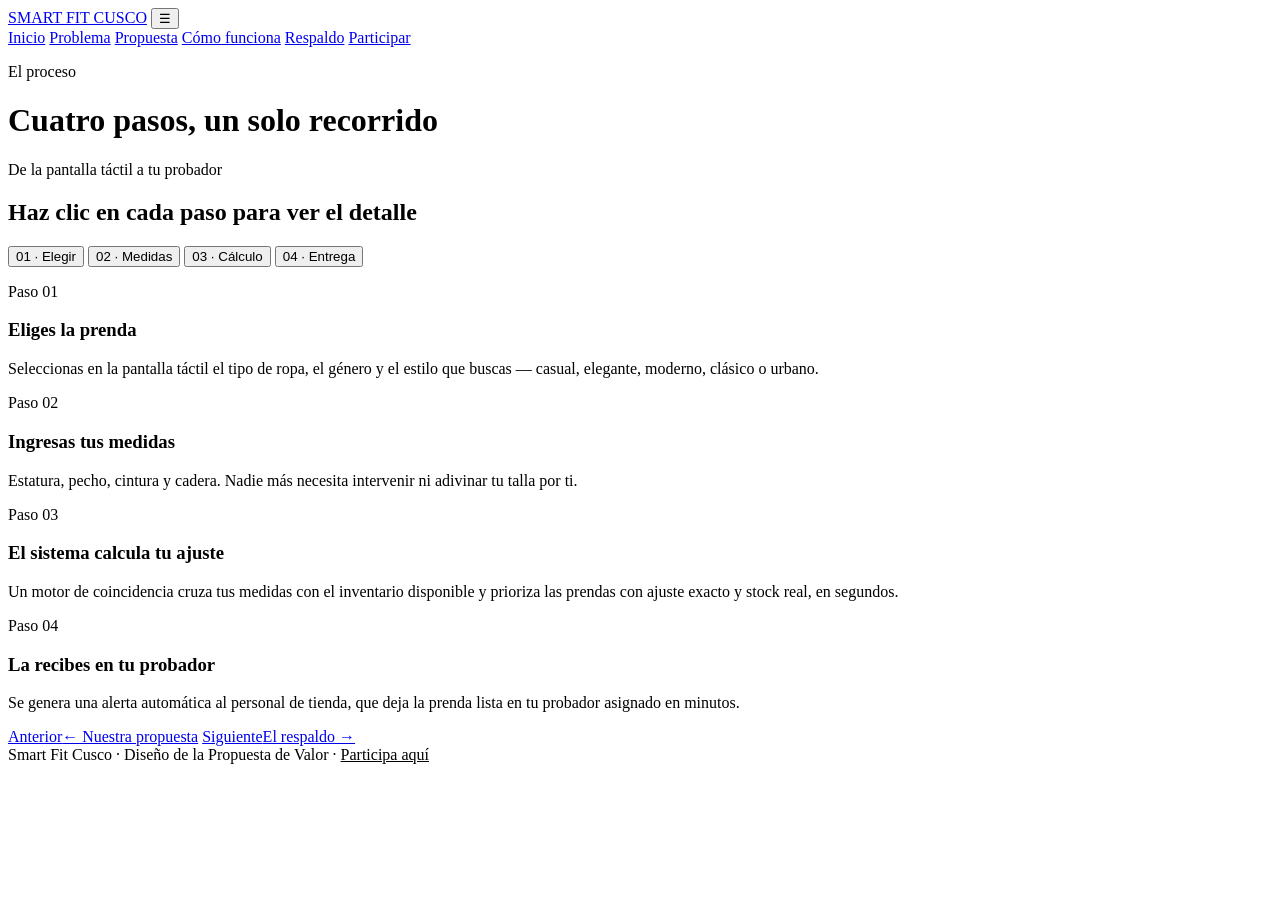
==== como-funciona.html @ fd671829 "Add files via upload" ====
<!DOCTYPE html>
<html lang="es">
<head>
<meta charset="UTF-8">
<meta name="viewport" content="width=device-width, initial-scale=1">
<title>Cómo funciona — Smart Fit Cusco</title>
<link rel="preconnect" href="https://fonts.googleapis.com">
<link rel="preconnect" href="https://fonts.gstatic.com" crossorigin>
<link href="https://fonts.googleapis.com/css2?family=Cormorant+Garamond:ital,wght@0,400;0,600;1,400&family=Inter:wght@300;400;500;600&display=swap" rel="stylesheet">
<link rel="stylesheet" href="assets/style.css">
</head>
<body>

  <nav class="site-nav">
    <a class="logo" href="index.html">SMART FIT CUSCO</a>
    <button class="nav-toggle" aria-label="Abrir menú">☰</button>
    <div class="nav-links">
      <a href="index.html">Inicio</a>
      <a href="problema.html">Problema</a>
      <a href="propuesta.html">Propuesta</a>
      <a href="como-funciona.html" class="active">Cómo funciona</a>
      <a href="respaldo.html">Respaldo</a>
      <a href="contacto.html" class="nav-cta">Participar</a>
    </div>
  </nav>

  <header class="page-header" style="background-image:url('https://images.pexels.com/photos/1488464/pexels-photo-1488464.jpeg?cs=srgb&fm=jpg&w=1800')">
    <div class="wrap">
      <p class="label">El proceso</p>
      <h1>Cuatro pasos, un solo recorrido</h1>
    </div>
  </header>

  <section class="block">
    <div class="wrap">
      <div class="block-head">
        <p class="label">De la pantalla táctil a tu probador</p>
        <h2>Haz clic en cada paso para ver el detalle</h2>
      </div>

      <div class="steps-nav">
        <button class="step-btn active" data-step="1">01 · Elegir</button>
        <button class="step-btn" data-step="2">02 · Medidas</button>
        <button class="step-btn" data-step="3">03 · Cálculo</button>
        <button class="step-btn" data-step="4">04 · Entrega</button>
      </div>

      <div class="steps-panel">
        <div class="step-detail active" data-step="1">
          <p class="tag">Paso 01</p>
          <h3>Eliges la prenda</h3>
          <p>Seleccionas en la pantalla táctil el tipo de ropa, el género y el estilo que buscas — casual, elegante, moderno, clásico o urbano.</p>
        </div>
        <div class="step-detail" data-step="2">
          <p class="tag">Paso 02</p>
          <h3>Ingresas tus medidas</h3>
          <p>Estatura, pecho, cintura y cadera. Nadie más necesita intervenir ni adivinar tu talla por ti.</p>
        </div>
        <div class="step-detail" data-step="3">
          <p class="tag">Paso 03</p>
          <h3>El sistema calcula tu ajuste</h3>
          <p>Un motor de coincidencia cruza tus medidas con el inventario disponible y prioriza las prendas con ajuste exacto y stock real, en segundos.</p>
        </div>
        <div class="step-detail" data-step="4">
          <p class="tag">Paso 04</p>
          <h3>La recibes en tu probador</h3>
          <p>Se genera una alerta automática al personal de tienda, que deja la prenda lista en tu probador asignado en minutos.</p>
        </div>
      </div>
    </div>
  </section>

  <div class="wrap">
    <div class="next-strip">
      <a href="propuesta.html"><span>Anterior</span>← Nuestra propuesta</a>
      <a href="respaldo.html"><span>Siguiente</span>El respaldo →</a>
    </div>
  </div>

  <footer>
    <div class="wrap">Smart Fit Cusco · Diseño de la Propuesta de Valor · <a href="contacto.html" style="color:inherit;">Participa aquí</a></div>
  </footer>

  <script src="assets/script.js"></script>
</body>
</html>
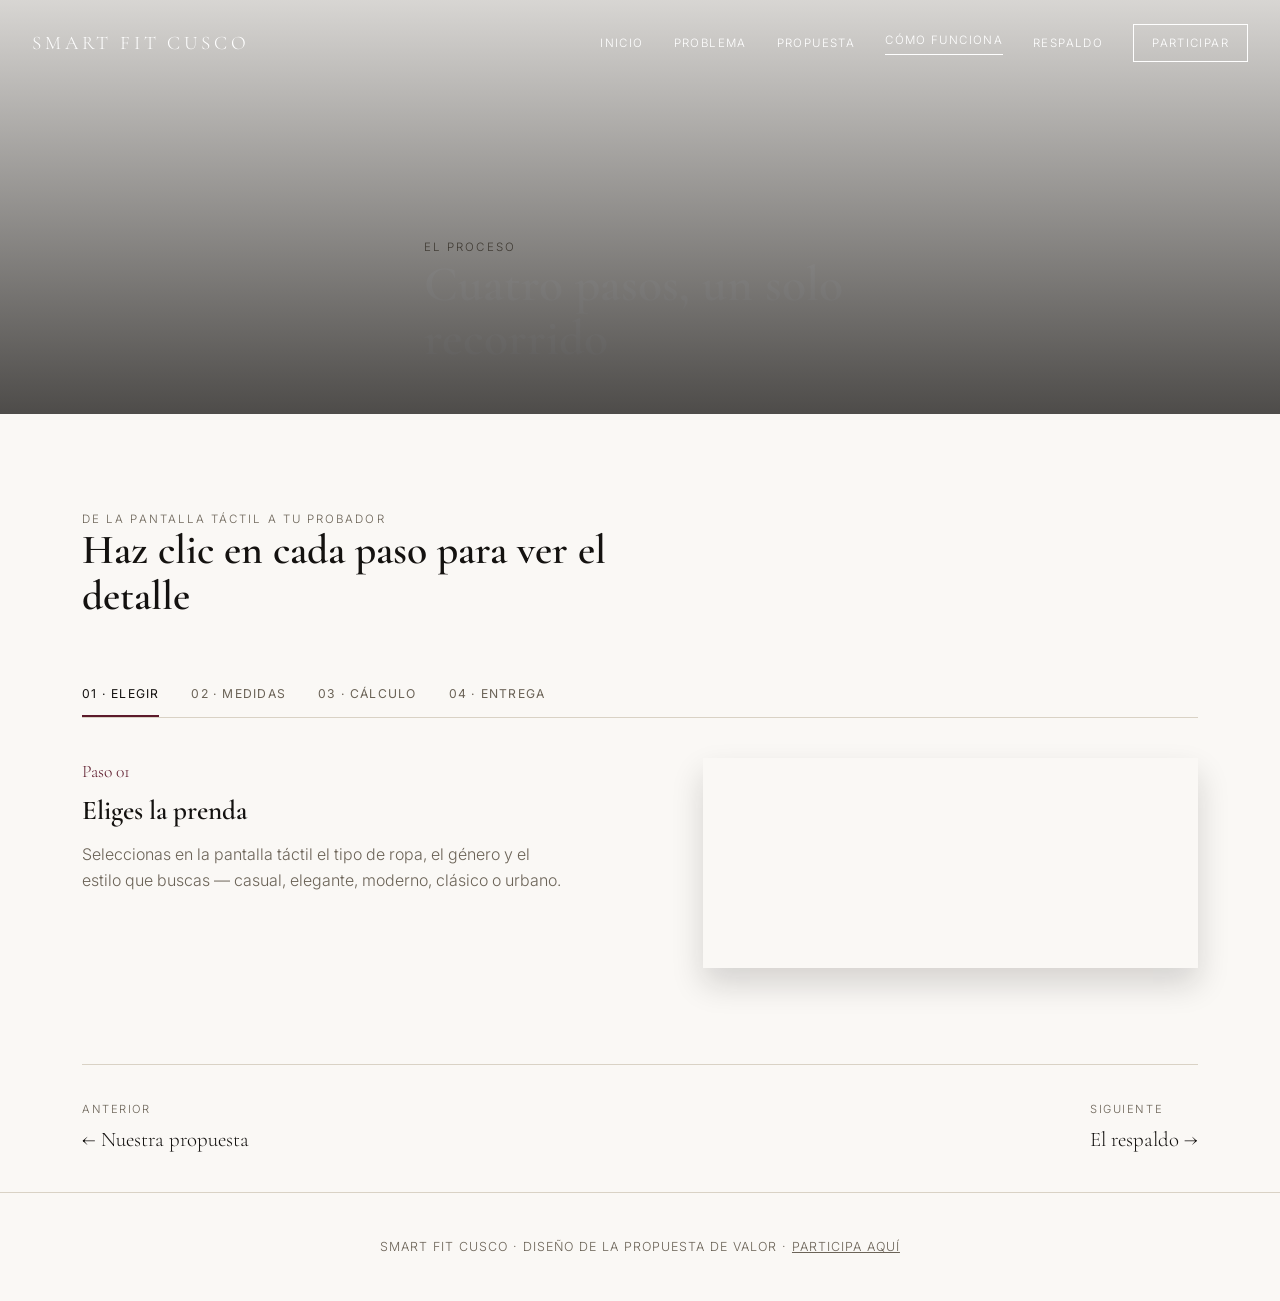
==== commit 1d4cae33: "Add files via upload" ====
--- a/como-funciona.html
+++ b/como-funciona.html
@@ -46,26 +46,89 @@
       </div>
 
       <div class="steps-panel">
+
         <div class="step-detail active" data-step="1">
-          <p class="tag">Paso 01</p>
-          <h3>Eliges la prenda</h3>
-          <p>Seleccionas en la pantalla táctil el tipo de ropa, el género y el estilo que buscas — casual, elegante, moderno, clásico o urbano.</p>
+          <div class="step-top">
+            <div class="step-copy">
+              <p class="tag">Paso 01</p>
+              <h3>Eliges la prenda</h3>
+              <p>Seleccionas en la pantalla táctil el tipo de ropa, el género y el estilo que buscas — casual, elegante, moderno, clásico o urbano.</p>
+            </div>
+            <div class="step-photo" style="background-image:url('https://images.pexels.com/photos/1488467/pexels-photo-1488467.jpeg?cs=srgb&fm=jpg&w=900')"></div>
+          </div>
         </div>
+
         <div class="step-detail" data-step="2">
-          <p class="tag">Paso 02</p>
-          <h3>Ingresas tus medidas</h3>
-          <p>Estatura, pecho, cintura y cadera. Nadie más necesita intervenir ni adivinar tu talla por ti.</p>
+          <div class="step-top">
+            <div class="step-copy">
+              <p class="tag">Paso 02</p>
+              <h3>Ingresas tus medidas</h3>
+              <p>Estatura, pecho, cintura y cadera. Nadie más necesita intervenir ni adivinar tu talla por ti.</p>
+            </div>
+            <div class="step-photo" style="background-image:url('https://images.pexels.com/photos/33078824/pexels-photo-33078824/free-photo-of-tailor-focused-on-sewing-project-in-workshop.jpeg?w=900')"></div>
+          </div>
+
+          <div class="size-table-wrap">
+            <table class="size-table">
+              <thead>
+                <tr><th>Talla</th><th>Altura (cm)</th><th>Pecho (cm)</th><th>Cintura (cm)</th><th>Cadera (cm)</th></tr>
+              </thead>
+              <tbody>
+                <tr><td>S</td><td>155–165</td><td>86–91</td><td>70–75</td><td>92–97</td></tr>
+                <tr><td>M</td><td>155–170</td><td>92–97</td><td>76–82</td><td>98–104</td></tr>
+                <tr><td>L</td><td>158–172</td><td>98–105</td><td>83–90</td><td>105–112</td></tr>
+                <tr><td>XL</td><td>158–174</td><td>106–113</td><td>91–99</td><td>113–121</td></tr>
+                <tr><td>XXL</td><td>160–176</td><td>114–122</td><td>100–109</td><td>122–130</td></tr>
+                <tr><td>XXL+</td><td>160–178</td><td>123+</td><td>110+</td><td>131+</td></tr>
+              </tbody>
+            </table>
+            <p class="table-note">Medidas de referencia — el sistema real ajusta automáticamente según la marca y el corte de cada prenda.</p>
+          </div>
         </div>
+
         <div class="step-detail" data-step="3">
-          <p class="tag">Paso 03</p>
-          <h3>El sistema calcula tu ajuste</h3>
-          <p>Un motor de coincidencia cruza tus medidas con el inventario disponible y prioriza las prendas con ajuste exacto y stock real, en segundos.</p>
+          <div class="step-top">
+            <div class="step-copy">
+              <p class="tag">Paso 03</p>
+              <h3>El sistema calcula tu ajuste</h3>
+              <p>Un motor de coincidencia cruza tus medidas con el inventario disponible y prioriza las prendas con ajuste exacto y stock real, en segundos. Prueba el cálculo real aquí abajo:</p>
+            </div>
+            <div class="step-photo" style="background-image:url('https://images.pexels.com/photos/33078826/pexels-photo-33078826/free-photo-of-tailor-meticulously-crafting-garments-in-workshop.jpeg?w=900')"></div>
+          </div>
+
+          <div class="calc-box">
+            <div class="calc-inputs">
+              <div class="calc-field"><label for="c-altura">Altura (cm)</label><input type="number" id="c-altura" placeholder="165"></div>
+              <div class="calc-field"><label for="c-pecho">Pecho (cm)</label><input type="number" id="c-pecho" placeholder="98"></div>
+              <div class="calc-field"><label for="c-cintura">Cintura (cm)</label><input type="number" id="c-cintura" placeholder="84"></div>
+              <div class="calc-field"><label for="c-cadera">Cadera (cm)</label><input type="number" id="c-cadera" placeholder="106"></div>
+            </div>
+            <button type="button" class="btn calc-btn" id="calc-btn">Calcular mi talla</button>
+            <div class="calc-result" id="calc-result" aria-live="polite"></div>
+          </div>
         </div>
+
         <div class="step-detail" data-step="4">
-          <p class="tag">Paso 04</p>
-          <h3>La recibes en tu probador</h3>
-          <p>Se genera una alerta automática al personal de tienda, que deja la prenda lista en tu probador asignado en minutos.</p>
+          <div class="step-top">
+            <div class="step-copy">
+              <p class="tag">Paso 04</p>
+              <h3>La recibes en tu probador</h3>
+              <p>Se genera una alerta automática al personal de tienda, que deja la prenda lista en tu probador asignado en minutos.</p>
+            </div>
+            <div class="step-photo" style="background-image:url('https://images.pexels.com/photos/1488463/pexels-photo-1488463.jpeg?cs=srgb&fm=jpg&w=900')"></div>
+          </div>
+
+          <div class="delivery-box">
+            <div class="delivery-steps" id="delivery-steps">
+              <div class="d-step" data-d="1"><span class="d-dot"></span>Pedido confirmado</div>
+              <div class="d-step" data-d="2"><span class="d-dot"></span>Preparando en tienda</div>
+              <div class="d-step" data-d="3"><span class="d-dot"></span>Listo en tu probador</div>
+            </div>
+            <button type="button" class="btn" id="delivery-btn">Simular mi pedido</button>
+            <p class="delivery-note" id="delivery-note"></p>
+          </div>
         </div>
+
       </div>
     </div>
   </section>
--- a/assets/style.css
+++ b/assets/style.css
@@ -0,0 +1,257 @@
+:root{
+  --ink:#141210;
+  --paper:#faf8f5;
+  --stone:#efebe4;
+  --line:#d9d2c5;
+  --wine:#5c1a2b;
+  --muted:#6b6357;
+}
+*{box-sizing:border-box;margin:0;padding:0;}
+html{scroll-behavior:smooth;}
+body{
+  font-family:'Inter',sans-serif;
+  font-weight:300;
+  background:var(--paper);
+  color:var(--ink);
+  line-height:1.6;
+  font-size:16px;
+}
+h1,h2,h3{font-family:'Cormorant Garamond',serif;font-weight:600;line-height:1.1;}
+.wrap{max-width:1180px;margin:0 auto;padding:0 32px;}
+img{max-width:100%;display:block;}
+.label{font-size:.72rem;letter-spacing:.18em;text-transform:uppercase;color:var(--muted);}
+a.btn{
+  display:inline-block;border:1px solid currentColor;color:inherit;text-decoration:none;
+  padding:14px 34px;font-size:.78rem;letter-spacing:.14em;text-transform:uppercase;
+  transition:background .25s,color .25s;
+}
+a.btn:hover{background:var(--ink);color:var(--paper);}
+
+/* NAV */
+.site-nav{
+  position:fixed;top:0;left:0;right:0;z-index:100;
+  display:flex;justify-content:space-between;align-items:center;
+  padding:24px 32px;color:#fff;background:transparent;
+  transition:background .3s,padding .3s,color .3s,box-shadow .3s;
+}
+.site-nav.scrolled{background:var(--paper);color:var(--ink);padding:14px 32px;box-shadow:0 1px 0 var(--line);}
+.site-nav .logo{font-family:'Cormorant Garamond',serif;font-size:1.2rem;letter-spacing:.2em;color:inherit;text-decoration:none;}
+.nav-toggle{background:none;border:none;font-size:1.5rem;color:inherit;cursor:pointer;line-height:1;}
+.nav-links{display:none;gap:30px;align-items:center;}
+.nav-links a{color:inherit;text-decoration:none;font-size:.72rem;letter-spacing:.12em;text-transform:uppercase;}
+.nav-links a.active{border-bottom:1px solid currentColor;padding-bottom:5px;}
+.nav-links a.nav-cta{border:1px solid currentColor;padding:9px 18px;}
+@media(min-width:820px){
+  .nav-links{display:flex;}
+  .nav-toggle{display:none;}
+}
+.nav-links.open{
+  display:flex;position:absolute;top:100%;left:0;right:0;
+  background:var(--paper);color:var(--ink);flex-direction:column;
+  padding:22px 32px;gap:20px;box-shadow:0 8px 20px rgba(0,0,0,.1);
+}
+
+/* HERO (home) */
+.hero{position:relative;height:92vh;min-height:560px;background-size:cover;background-position:center;display:flex;align-items:flex-end;}
+.hero::after{content:"";position:absolute;inset:0;background:linear-gradient(0deg,rgba(20,18,16,.78) 10%,rgba(20,18,16,.15) 60%);}
+.hero .wrap{position:relative;color:#fff;padding-bottom:72px;}
+.hero .label{color:#e7c9c9;}
+.hero h1{font-size:clamp(2.3rem,5.4vw,4rem);max-width:17ch;margin:16px 0 22px;}
+.hero p{max-width:46ch;font-size:1.08rem;opacity:.9;margin-bottom:28px;}
+
+/* PAGE HEADER (subpages) */
+.page-header{position:relative;height:46vh;min-height:320px;background-size:cover;background-position:center;display:flex;align-items:flex-end;color:#fff;}
+.page-header::after{content:"";position:absolute;inset:0;background:linear-gradient(0deg,rgba(20,18,16,.75),rgba(20,18,16,.15));}
+.page-header .wrap{position:relative;padding-bottom:48px;}
+.page-header h1{font-size:clamp(2rem,4.4vw,3.1rem);max-width:18ch;}
+
+/* SPLIT SECTIONS */
+.split{display:grid;grid-template-columns:1fr;}
+@media(min-width:860px){.split{grid-template-columns:1fr 1fr;min-height:520px;}}
+.split .media{min-height:300px;background-size:cover;background-position:center;}
+.split .content{display:flex;flex-direction:column;justify-content:center;padding:64px 6vw;}
+.split.reverse{direction:rtl;}
+.split.reverse .content{direction:ltr;}
+.content h2{font-size:clamp(1.7rem,3vw,2.4rem);margin:12px 0 18px;}
+.content p{color:var(--muted);font-size:1rem;max-width:46ch;}
+
+.stats-row{display:grid;grid-template-columns:repeat(2,1fr);gap:24px;margin-top:32px;}
+.stats-row div{border-top:1px solid var(--line);padding-top:12px;}
+.stats-row b{display:block;font-family:'Cormorant Garamond',serif;font-size:1.8rem;font-weight:600;}
+.stats-row span{font-size:.8rem;color:var(--muted);}
+
+/* GENERIC CONTENT BLOCK */
+.block{padding:96px 0;}
+.block-head{max-width:62ch;margin-bottom:52px;}
+.block-head h2{font-size:clamp(1.9rem,3.4vw,2.6rem);}
+.block.stone{background:var(--stone);}
+.block.dark{background:var(--ink);color:var(--paper);}
+.block.dark .label{color:#c9a6ac;}
+
+/* PILARES */
+.pilares-grid{display:grid;grid-template-columns:1fr;gap:44px;}
+@media(min-width:800px){.pilares-grid{grid-template-columns:repeat(3,1fr);}}
+.pilar{border-top:1px solid var(--ink);padding-top:20px;}
+.pilar .num{font-family:'Cormorant Garamond',serif;font-size:1.05rem;color:var(--wine);}
+.pilar h3{font-size:1.4rem;margin:10px 0 12px;}
+.pilar p{color:var(--muted);font-size:.96rem;}
+.pilar .dato{margin-top:14px;font-size:.82rem;font-style:italic;}
+
+/* IMAGENES SUPERPUESTAS */
+.image-duo{position:relative;height:230px;margin-bottom:28px;}
+.image-duo .img-back,.image-duo .img-front{
+  position:absolute;background-size:cover;background-position:center;
+  transition:transform .45s cubic-bezier(.22,.9,.3,1),box-shadow .45s ease;
+}
+.image-duo .img-back{
+  top:0;left:0;width:76%;height:80%;
+  box-shadow:0 18px 34px rgba(20,18,16,.2);
+}
+.image-duo .img-front{
+  bottom:0;right:0;width:56%;height:58%;
+  border:6px solid var(--paper);
+  box-shadow:0 16px 30px rgba(20,18,16,.28);
+}
+.pilar:hover .img-back{transform:translate(-8px,-8px);}
+.pilar:hover .img-front{transform:translate(8px,8px);}
+
+/* INTERACTIVE STEPS */
+.steps-nav{display:flex;flex-wrap:wrap;border-bottom:1px solid var(--line);margin-bottom:40px;}
+.step-btn{
+  background:none;border:none;font-family:'Inter',sans-serif;font-size:.76rem;
+  letter-spacing:.1em;text-transform:uppercase;padding:14px 0;margin-right:32px;
+  color:var(--muted);cursor:pointer;border-bottom:2px solid transparent;
+}
+.step-btn.active{color:var(--ink);border-bottom-color:var(--wine);}
+.step-detail{display:none;max-width:60ch;}
+.step-detail.active{display:block;animation:fadeUp .35s ease;}
+@keyframes fadeUp{from{opacity:0;transform:translateY(8px);}to{opacity:1;transform:translateY(0);}}
+.step-detail .tag{font-family:'Cormorant Garamond',serif;color:var(--wine);font-size:1.1rem;}
+.step-detail h3{font-size:1.7rem;margin:10px 0 16px;}
+.step-detail p{color:var(--muted);}
+.step-detail{max-width:none;}
+
+/* FOTO POR PASO */
+.step-top{display:grid;grid-template-columns:1fr;gap:28px;align-items:start;}
+@media(min-width:760px){.step-top{grid-template-columns:1.2fr 1fr;}}
+.step-copy p{max-width:48ch;}
+.step-photo{min-height:210px;background-size:cover;background-position:center;box-shadow:0 16px 30px rgba(20,18,16,.16);}
+
+/* TABLA DE TALLAS */
+.size-table-wrap{margin-top:40px;max-width:760px;overflow-x:auto;}
+.size-table{width:100%;border-collapse:collapse;font-size:.88rem;}
+.size-table th,.size-table td{padding:11px 14px;text-align:left;border-bottom:1px solid var(--line);white-space:nowrap;}
+.size-table thead th{font-family:'Inter',sans-serif;font-size:.72rem;letter-spacing:.08em;text-transform:uppercase;color:var(--muted);border-bottom:2px solid var(--ink);}
+.size-table tbody td:first-child{font-family:'Cormorant Garamond',serif;font-weight:600;color:var(--wine);font-size:1.05rem;}
+.table-note{margin-top:14px;font-size:.8rem;color:var(--muted);font-style:italic;max-width:60ch;}
+
+/* CALCULADOR */
+.calc-box{margin-top:40px;max-width:640px;background:var(--stone);padding:30px;}
+.calc-inputs{display:grid;grid-template-columns:repeat(2,1fr);gap:18px;}
+@media(min-width:520px){.calc-inputs{grid-template-columns:repeat(4,1fr);}}
+.calc-field label{display:block;font-size:.74rem;letter-spacing:.04em;color:var(--muted);margin-bottom:8px;}
+.calc-field input{width:100%;border:1px solid var(--line);background:#fff;padding:10px 11px;font-family:'Inter',sans-serif;font-size:.92rem;}
+.calc-field input:focus{outline:none;border-color:var(--wine);}
+.calc-btn{width:100%;margin-top:22px;background:var(--wine);color:#fff;border:1px solid var(--wine);cursor:pointer;}
+.calc-btn:hover{background:#4a1522;}
+.calc-result{margin-top:20px;font-size:.95rem;min-height:1.4em;}
+.calc-result .result-size{font-family:'Cormorant Garamond',serif;font-size:1.6rem;color:var(--wine);}
+.calc-result.warn{color:#8a5a2b;font-size:.85rem;font-style:italic;}
+
+/* SIMULADOR DE ENTREGA */
+.delivery-box{margin-top:40px;max-width:640px;}
+.delivery-steps{display:flex;flex-direction:column;gap:0;margin-bottom:22px;}
+.d-step{
+  position:relative;padding:14px 0 14px 34px;font-size:.9rem;color:var(--muted);
+  border-left:2px solid var(--line);transition:color .3s ease,border-color .3s ease;
+}
+.d-step:last-child{border-left-color:transparent;}
+.d-dot{
+  position:absolute;left:-7px;top:16px;width:12px;height:12px;border-radius:50%;
+  background:var(--paper);border:2px solid var(--line);transition:background .3s ease,border-color .3s ease;
+}
+.d-step.done{color:var(--ink);border-left-color:var(--wine);}
+.d-step.done .d-dot{background:var(--wine);border-color:var(--wine);}
+.delivery-note{margin-top:6px;font-size:.85rem;color:var(--muted);min-height:1.3em;}
+
+/* FUENTES */
+.fuentes{display:grid;grid-template-columns:1fr;gap:32px;}
+@media(min-width:760px){.fuentes{grid-template-columns:repeat(2,1fr);}}
+.fuente{border-top:1px solid rgba(250,248,245,.25);padding-top:18px;}
+.block:not(.dark) .fuente{border-top:1px solid var(--line);}
+.fuente h4{font-family:'Cormorant Garamond',serif;font-size:1.2rem;margin-bottom:8px;}
+.fuente p{font-size:.92rem;opacity:.9;}
+.fuente cite{display:block;font-size:.76rem;opacity:.65;margin-top:8px;font-style:normal;}
+
+/* FORMULARIO */
+.formulario{
+  position:relative;padding:130px 0 100px;text-align:center;color:#fff;background-size:cover;background-position:center;
+}
+.formulario::before{content:"";position:absolute;inset:0;background:linear-gradient(rgba(20,18,16,.72),rgba(20,18,16,.85));}
+.formulario .wrap{position:relative;}
+.formulario .label{color:#e7c9c9;}
+.formulario h1,.formulario h2{font-size:clamp(2rem,3.6vw,2.8rem);max-width:22ch;margin:14px auto 12px;}
+.formulario p.lead{max-width:48ch;margin:0 auto 36px;opacity:.9;}
+.form-shell{background:var(--paper);padding:6px;max-width:640px;margin:0 auto;}
+.form-shell iframe{width:100%;height:900px;border:none;display:block;}
+.form-note{font-size:.85rem;opacity:.8;margin-top:20px;max-width:52ch;margin-left:auto;margin-right:auto;}
+
+/* BENEFICIOS (página participar) */
+.benef-row{
+  display:flex;flex-wrap:wrap;justify-content:center;gap:14px;margin:0 auto 40px;max-width:640px;
+}
+.benef-item{
+  flex:1 1 180px;border:1px solid rgba(250,248,245,.35);padding:14px 16px;
+  font-size:.82rem;text-align:left;color:#fff;
+}
+.benef-item span{display:block;font-family:'Cormorant Garamond',serif;color:#e7c9c9;font-size:.95rem;margin-bottom:4px;}
+
+/* FORMULARIO NATIVO */
+.form-shell{padding:8px;}
+.native-form{
+  background:var(--paper);color:var(--ink);text-align:left;padding:36px 30px;
+}
+.form-block{border:none;border-top:1px solid var(--line);padding:26px 0 6px;margin:0;}
+.form-block:first-child{border-top:none;padding-top:0;}
+.form-block legend{
+  display:flex;align-items:center;gap:10px;
+  font-family:'Cormorant Garamond',serif;font-size:1.25rem;font-weight:600;
+  padding:0 0 18px;width:100%;
+}
+.fb-num{
+  font-family:'Inter',sans-serif;font-size:.7rem;letter-spacing:.1em;color:#fff;
+  background:var(--wine);padding:4px 9px;border-radius:2px;
+}
+.field{margin-bottom:20px;}
+.field-row{display:grid;grid-template-columns:1fr;gap:20px;}
+@media(min-width:520px){.field-row{grid-template-columns:1fr 1fr;}}
+.field label{display:block;font-size:.86rem;margin-bottom:10px;color:var(--ink);}
+.native-form input[type="text"],
+.native-form input[type="email"],
+.native-form input[type="tel"],
+.native-form select{
+  width:100%;border:1px solid var(--line);background:#fff;color:var(--ink);
+  padding:11px 12px;font-family:'Inter',sans-serif;font-size:.92rem;
+}
+.native-form input:focus,.native-form select:focus{outline:none;border-color:var(--wine);}
+.radio-group{display:flex;flex-wrap:wrap;gap:10px 22px;}
+.radio-group.scale{gap:16px;}
+.radio-option{
+  display:flex;align-items:center;gap:7px;font-size:.86rem;color:var(--muted);cursor:pointer;
+}
+.radio-option input{accent-color:var(--wine);width:15px;height:15px;cursor:pointer;}
+.submit-btn{
+  width:100%;background:var(--wine);color:#fff;border:1px solid var(--wine);
+  margin-top:14px;cursor:pointer;
+}
+.submit-btn:hover{background:#4a1522;}
+
+/* NEXT LINK STRIP */
+.next-strip{
+  display:flex;justify-content:space-between;align-items:center;flex-wrap:wrap;gap:16px;
+  padding:36px 0;border-top:1px solid var(--line);
+}
+.next-strip a{color:var(--ink);text-decoration:none;font-family:'Cormorant Garamond',serif;font-size:1.3rem;}
+.next-strip a span{display:block;font-family:'Inter',sans-serif;font-size:.7rem;letter-spacing:.14em;text-transform:uppercase;color:var(--muted);margin-bottom:4px;}
+
+footer{padding:44px 0;text-align:center;font-size:.78rem;letter-spacing:.08em;text-transform:uppercase;color:var(--muted);border-top:1px solid var(--line);}
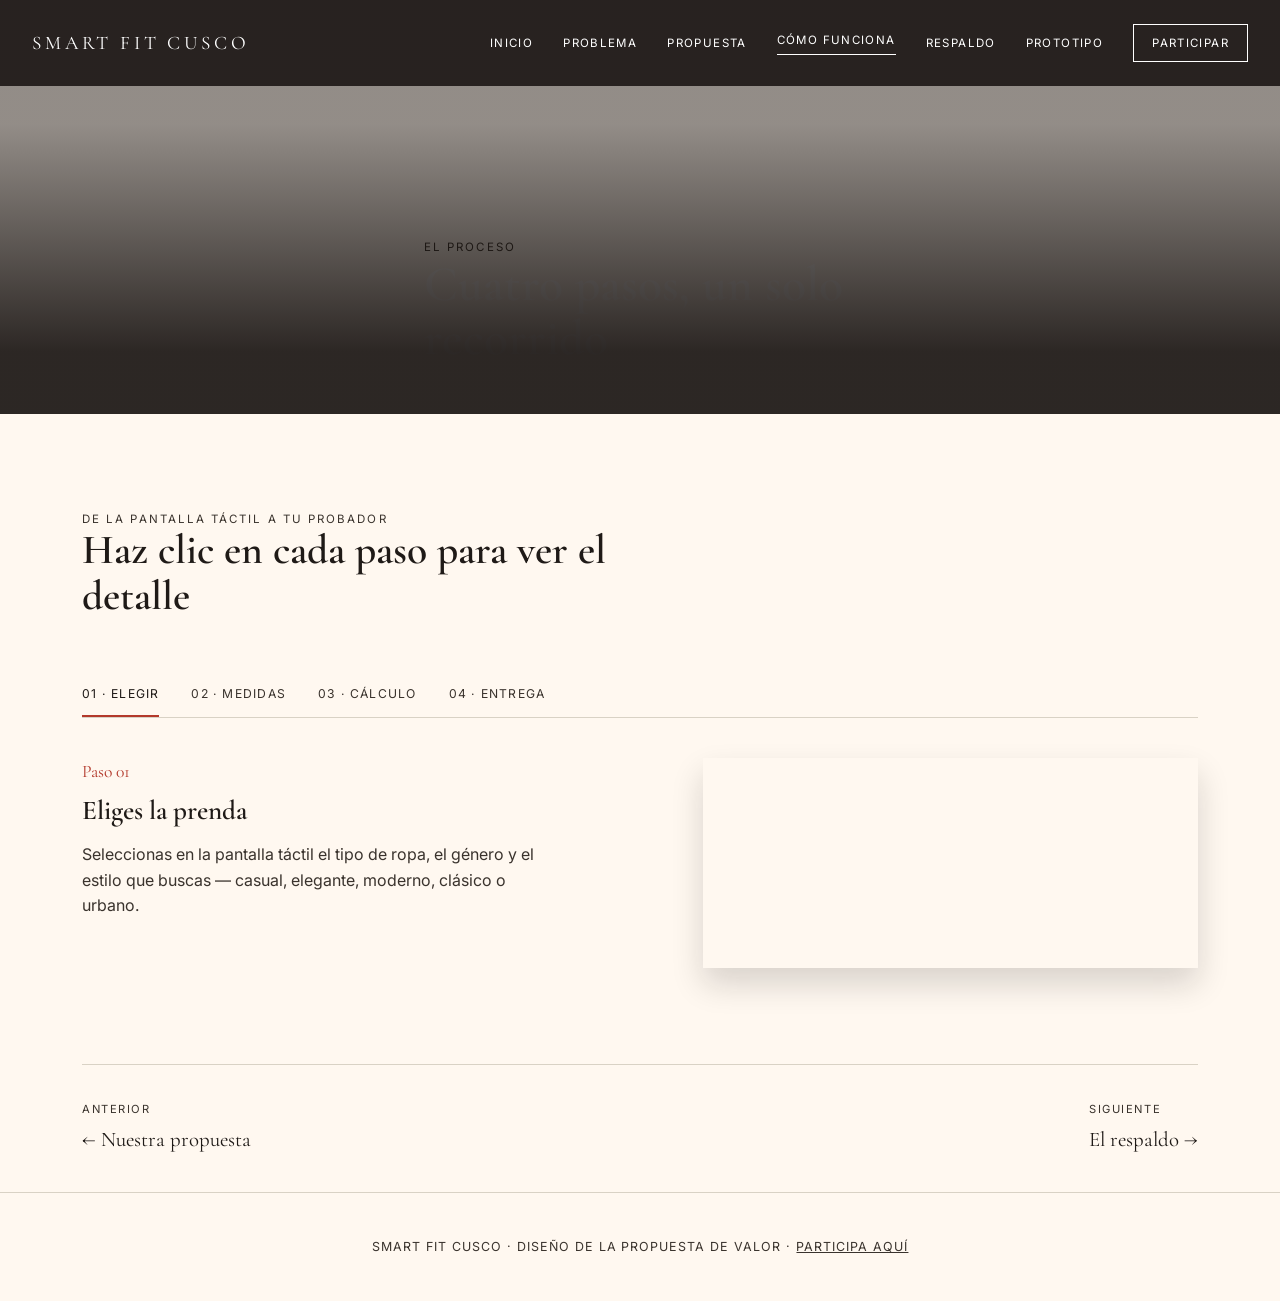
==== commit 8d0a5db3: "Add files via upload" ====
--- a/como-funciona.html
+++ b/como-funciona.html
@@ -20,6 +20,7 @@
       <a href="propuesta.html">Propuesta</a>
       <a href="como-funciona.html" class="active">Cómo funciona</a>
       <a href="respaldo.html">Respaldo</a>
+      <a href="prototipo.html">Prototipo</a>
       <a href="contacto.html" class="nav-cta">Participar</a>
     </div>
   </nav>
--- a/assets/style.css
+++ b/assets/style.css
@@ -255,3 +255,13 @@
 .next-strip a span{display:block;font-family:'Inter',sans-serif;font-size:.7rem;letter-spacing:.14em;text-transform:uppercase;color:var(--muted);margin-bottom:4px;}
 
 footer{padding:44px 0;text-align:center;font-size:.78rem;letter-spacing:.08em;text-transform:uppercase;color:var(--muted);border-top:1px solid var(--line);}
+
+/* ===== Contraste y legibilidad ===== */
+:root{--ink:#1F1A17;--paper:#FFF8F0;--muted:#3A332D;--wine:#B3392B;--teal:#0F6B73;--gold:#F2B134;}
+body{font-weight:400;color:var(--ink);}
+.content p,.pilar p{color:var(--muted);}
+.hero::after,.page-header::after{background:linear-gradient(0deg,rgba(15,10,8,.88) 15%,rgba(15,10,8,.45) 70%);}
+.hero .label{color:#FFE2A8;}
+.site-nav{background:rgba(31,26,23,.92);}
+a.btn{background:var(--gold);color:#1F1A17;border-color:var(--gold);font-weight:600;}
+a.btn:hover{background:#fff;color:#1F1A17;}
